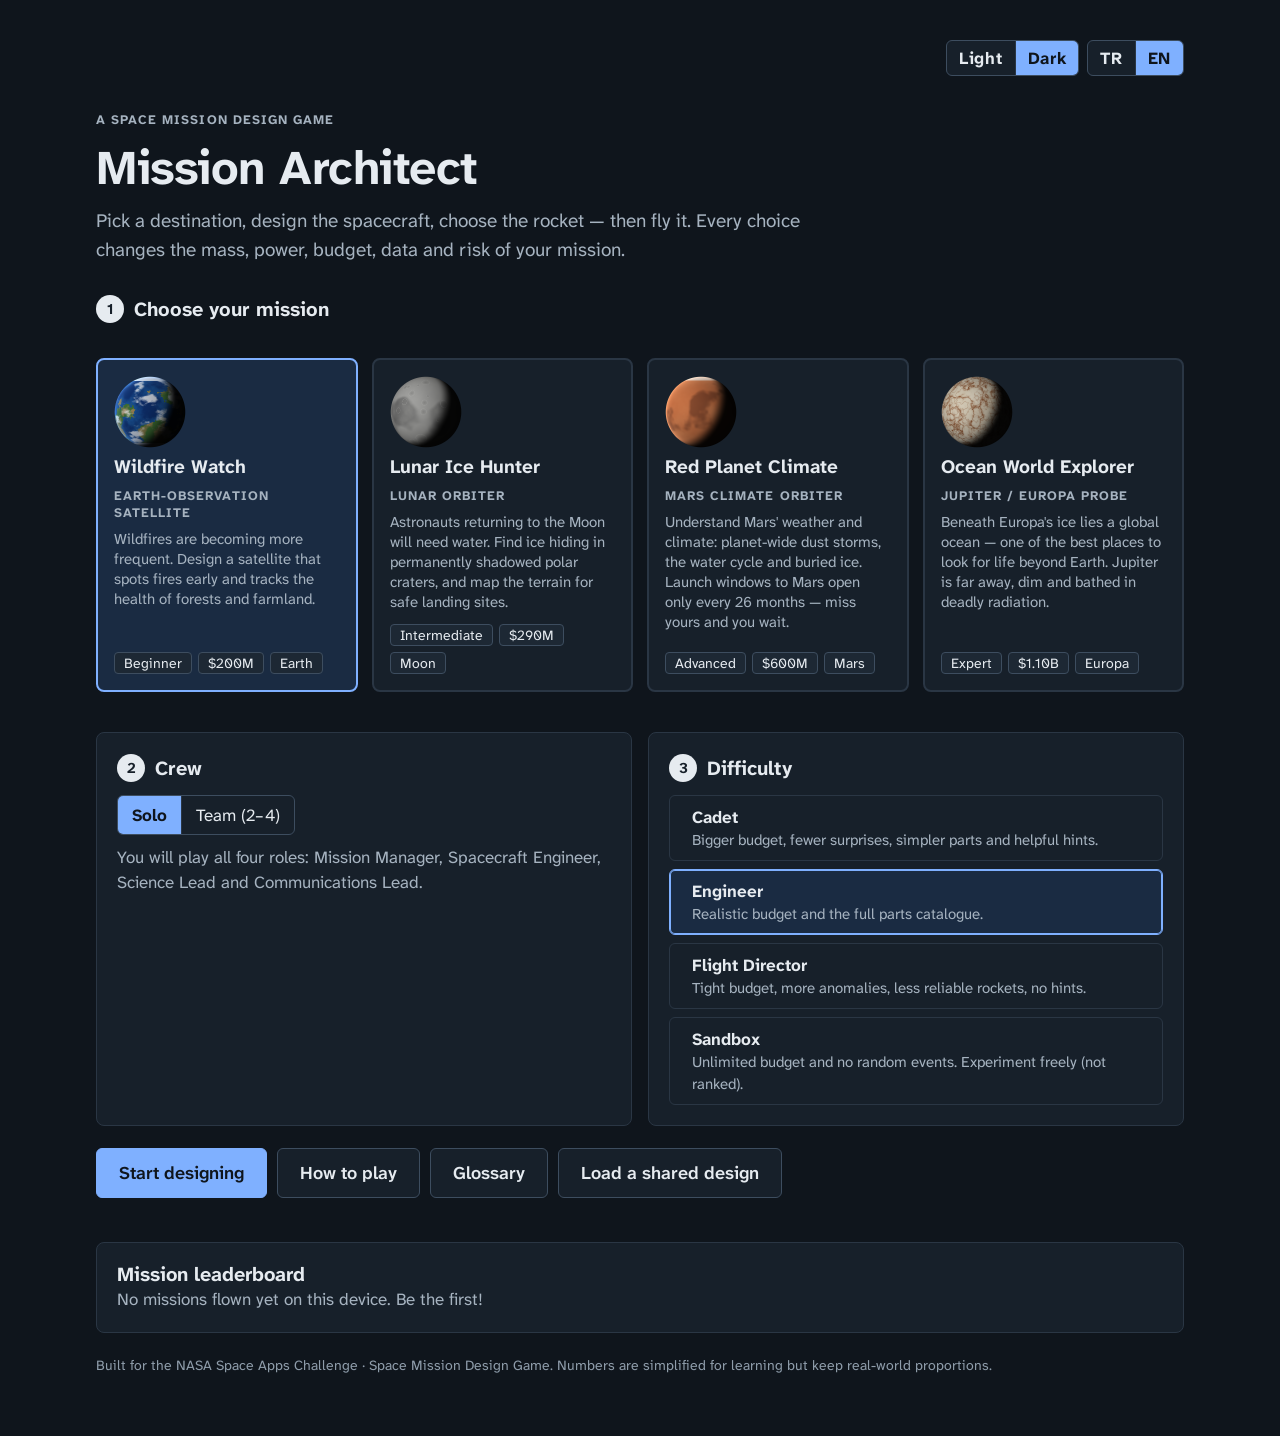
==== mission-game-en/index.html @ 2094e672 "Görev Mimarı: ilk sürüm Uzay görevi tasarım oyunu (NASA Space Apps Challenge 2026). Türkçe ve İngili" ====
<!doctype html>
<html lang="en">
<head>
  <meta charset="utf-8">
  <meta name="viewport" content="width=device-width, initial-scale=1">
  <title>Mission Architect</title>
  <meta name="description" content="Design, launch and fly a complete space mission. Balance budget, mass, power, data and risk.">
  <link rel="preconnect" href="https://fonts.googleapis.com">
  <link href="https://fonts.googleapis.com/css2?family=Atkinson+Hyperlegible+Next:wght@400;600;700&display=swap" rel="stylesheet">
  <link rel="stylesheet" href="css/style.css">
  <link rel="icon" href="data:image/svg+xml,<svg xmlns='http://www.w3.org/2000/svg' viewBox='0 0 100 100'><text y='.9em' font-size='90'>🛰️</text></svg>">
</head>
<body>
  <canvas id="stars" aria-hidden="true"></canvas>
  <div id="app"></div>
  <div id="modal-root"></div>
  <div id="toast" role="status" aria-live="polite"></div>

  <script src="js/icons.js"></script>
  <script src="js/data.js"></script>
  <script src="js/model.js"></script>
  <script src="js/sim.js"></script>
  <script src="js/viz.js"></script>
  <script src="js/ui.js"></script>
</body>
</html>
---- mission-game-en/css/style.css ----
/* Görev Mimarı — sade, okunaklı, her yaşa uygun.
   Düzen: üstte adım çubuğu, solda içerik, sağda sabit "kaynaklar" paneli.
   Açık tema varsayılan (sınıfta yansıtmaya uygun), sistem koyu ise koyu tema. */
:root {
  --bg: #eef1f4;
  --surface: #ffffff;
  --surface2: #f5f7f9;
  --ink: #16202b;
  --muted: #4f5d6b;
  --dim: #66727f;
  --line: #d8dee5;
  --line2: #b6c0cb;
  --accent: #1d5fbf;
  --accent-ink: #ffffff;
  --sel-bg: #e7effa;
  --cta: #c2410c;
  --cta-ink: #ffffff;
  --good: #1b7f3b;
  --warn: #9a5800;
  --bad: #c22b2b;
  --good-bg: #e6f4ea;
  --warn-bg: #fdf1e1;
  --bad-bg: #fbe9e9;
  --role-mm: #9a5800;
  --role-se: #1d5fbf;
  --role-sl: #6b3fb3;
  --role-cl: #1b7f3b;
  --space: #0b1118;
  --seg-launch: #4b5563;
  --seg-cruise: #1d4f91;
  --seg-arrive: #8a3b12;
  --seg-ops: #1b6b3a;
  --radius: 8px;
  --sans: 'Atkinson Hyperlegible Next', 'Atkinson Hyperlegible', 'Segoe UI', system-ui, -apple-system, sans-serif;
  --mono: 'Atkinson Hyperlegible Next', 'Segoe UI', system-ui, sans-serif; /* rakamlar tabular-nums ile hizalanır */
  color-scheme: light;
}
@media (prefers-color-scheme: dark) {
  :root:not([data-theme="light"]) {
    --bg: #0f151c; --surface: #17202a; --surface2: #1d2834; --ink: #e6ebf0; --muted: #a6b3c0; --dim: #8f9dab;
    --line: #2a3644; --line2: #3d4d5f; --accent: #7fb0ff; --accent-ink: #0f151c; --sel-bg: #1a2b42;
    --cta: #ff8a4c; --cta-ink: #1a0d05; --good: #62cf8f; --warn: #f0b450; --bad: #ff7f7f;
    --good-bg: #15291e; --warn-bg: #2c2312; --bad-bg: #2e1718;
    --role-mm: #f0b450; --role-se: #7fb0ff; --role-sl: #c3a2ff; --role-cl: #62cf8f;
    color-scheme: dark;
  }
}
:root[data-theme="dark"] {
  --bg: #0f151c; --surface: #17202a; --surface2: #1d2834; --ink: #e6ebf0; --muted: #a6b3c0; --dim: #8f9dab;
  --line: #2a3644; --line2: #3d4d5f; --accent: #7fb0ff; --accent-ink: #0f151c; --sel-bg: #1a2b42;
  --cta: #ff8a4c; --cta-ink: #1a0d05; --good: #62cf8f; --warn: #f0b450; --bad: #ff7f7f;
  --good-bg: #15291e; --warn-bg: #2c2312; --bad-bg: #2e1718;
  --role-mm: #f0b450; --role-se: #7fb0ff; --role-sl: #c3a2ff; --role-cl: #62cf8f;
  color-scheme: dark;
}

* { box-sizing: border-box; }
html, body { margin: 0; min-height: 100%; }
body { background: var(--bg); color: var(--ink); font-family: var(--sans); font-size: 17px; line-height: 1.5; overflow-x: hidden; }
#stars { display: none; }
#app { min-height: 100vh; }
button { font-family: inherit; font-size: inherit; color: inherit; cursor: pointer; }
button:disabled { cursor: not-allowed; opacity: .5; }
a { color: var(--accent); }
h1, h2, h3, h4 { margin: 0; font-weight: 700; line-height: 1.2; text-wrap: balance; }
p { margin: 0; }
.mono { font-family: var(--mono); font-variant-numeric: tabular-nums; }
.muted { color: var(--muted); }
.dim { color: var(--dim); }
.good { color: var(--good); } .warn { color: var(--warn); } .bad { color: var(--bad); }
.row { display: flex; gap: 10px; align-items: center; }
.wrap { flex-wrap: wrap; }
.grow { flex: 1; min-width: 0; }
.sp { justify-content: space-between; }

/* ---------- düğmeler ---------- */
.btn {
  border: 1px solid var(--line2); background: var(--surface); border-radius: 6px; color: var(--ink);
  padding: 9px 16px; font-weight: 600; display: inline-flex; gap: 8px; align-items: center; min-height: 40px;
  transition: background-color .15s, border-color .15s;
}
.btn:hover:not(:disabled) { border-color: var(--accent); background: var(--sel-bg); }
.btn.primary { background: var(--accent); border-color: var(--accent); color: var(--accent-ink); }
.btn.primary:hover:not(:disabled) { background: var(--accent); filter: brightness(1.08); }
.btn.go { background: var(--cta); border-color: var(--cta); color: var(--cta-ink); }
.btn.go:hover:not(:disabled) { background: var(--cta); filter: brightness(1.08); }
.btn.big { padding: 12px 22px; font-size: 18px; min-height: 48px; }
.btn.small { padding: 5px 12px; font-size: 15px; min-height: 34px; }
.btn.ghost { background: transparent; border-color: transparent; }
.btn.ghost:hover:not(:disabled) { border-color: var(--line2); background: var(--surface2); }

.panel { background: var(--surface); border: 1px solid var(--line); border-radius: var(--radius); }
.pad { padding: 20px; }
.chip { display: inline-flex; align-items: center; gap: 5px; padding: 1px 9px; border-radius: 4px; font-size: 14px; border: 1px solid var(--line2); background: var(--surface2); white-space: nowrap; }
.chip.primary { border-color: var(--warn); color: var(--warn); background: var(--warn-bg); }
.tag { font-size: 13px; text-transform: uppercase; letter-spacing: .08em; color: var(--muted); font-weight: 700; }

/* ---------- başlangıç ---------- */
.title-wrap { max-width: 1120px; margin: 0 auto; padding-block: 40px 60px; padding-left: max(16px, env(safe-area-inset-left, 0px)); padding-right: max(16px, env(safe-area-inset-right, 0px)); display: grid; gap: 22px; }
.hero { padding: 12px 0 8px; max-width: 720px; display: grid; gap: 10px; }
.hero h1 { font-size: clamp(34px, 5vw, 48px); letter-spacing: -.01em; }
.hero p { color: var(--muted); font-size: 19px; }
.setup-grid { display: grid; grid-template-columns: 1fr 1fr; gap: 16px; }
.setup-grid > .panel { padding: 20px; }
.section-title { display: flex; align-items: center; gap: 10px; font-size: 20px; font-weight: 700; margin-bottom: 12px; }
.section-title .n { width: 28px; height: 28px; border-radius: 50%; display: grid; place-items: center; background: var(--ink); color: var(--surface); font-size: 15px; }
.scen-grid { display: grid; grid-template-columns: repeat(4, 1fr); gap: 14px; }
.scen { text-align: left; border: 2px solid var(--line); background: var(--surface); border-radius: var(--radius); padding: 16px; display: flex; flex-direction: column; gap: 8px; }
.scen:hover { border-color: var(--line2); }
.scen.sel { border-color: var(--accent); background: var(--sel-bg); }
.scen .icon { width: 72px; height: 72px; }
.scen .icon img { width: 72px; height: 72px; display: block; }
.scen h3 { font-size: 19px; }
.scen p { color: var(--muted); font-size: 15px; }
.scen .meta { display: flex; gap: 6px; flex-wrap: wrap; margin-top: auto; padding-top: 4px; }
.choice-list { display: grid; gap: 8px; }
.choice { border: 1px solid var(--line); background: var(--surface); border-radius: 6px; padding: 10px 12px; text-align: left; display: flex; gap: 10px; align-items: flex-start; }
.choice:hover { border-color: var(--line2); }
.choice.sel { border-color: var(--accent); background: var(--sel-bg); box-shadow: inset 0 0 0 1px var(--accent); }
.choice b { display: block; }
.choice small { color: var(--muted); font-size: 15px; }
.seg { display: inline-flex; border: 1px solid var(--line2); border-radius: 6px; overflow: hidden; background: var(--surface); }
.seg button { background: transparent; border: 0; padding: 7px 14px; min-height: 38px; border-right: 1px solid var(--line); color: var(--ink); }
.seg button:last-child { border-right: 0; }
.seg button.sel { background: var(--accent); color: var(--accent-ink); font-weight: 700; }
.players { display: grid; gap: 8px; margin-top: 12px; }
.player-row { display: flex; gap: 10px; align-items: center; flex-wrap: wrap; }
.player-row input { flex: 1; min-width: 140px; background: var(--surface); border: 1px solid var(--line2); border-radius: 6px; padding: 8px 10px; color: var(--ink); font: inherit; }
.role-chips { display: flex; gap: 4px; flex-wrap: wrap; }
.start-bar { display: flex; gap: 10px; flex-wrap: wrap; }
.lb table { width: 100%; border-collapse: collapse; font-size: 15px; }
.lb td, .lb th { padding: 7px 8px; border-bottom: 1px solid var(--line); text-align: left; }
.lb th { color: var(--muted); font-weight: 700; font-size: 13px; text-transform: uppercase; letter-spacing: .06em; }
.footer { color: var(--dim); font-size: 14px; }

/* tema ve dil seçimi */
.prefs { display: flex; gap: 8px; flex-wrap: wrap; }
.lang-seg button, .theme-seg button { padding: 5px 12px; min-height: 34px; font-weight: 700; letter-spacing: .04em; }

/* ---------- tasarım ekranı ---------- */
.topbar {
  position: sticky; top: env(safe-area-inset-top, 0px); z-index: 20; display: flex; align-items: center; gap: 12px;
  padding-block: 8px; padding-left: max(16px, env(safe-area-inset-left, 0px)); padding-right: max(16px, env(safe-area-inset-right, 0px));
  background: var(--surface); border-bottom: 1px solid var(--line);
}
.topbar .brand { font-weight: 700; white-space: nowrap; }
.topbar .mission-name { color: var(--muted); white-space: nowrap; overflow: hidden; text-overflow: ellipsis; }
.steps {
  display: flex; gap: 2px; overflow-x: auto; background: var(--surface); border-bottom: 1px solid var(--line);
  position: sticky; top: calc(env(safe-area-inset-top, 0px) + 57px); z-index: 19;
  padding-left: max(16px, env(safe-area-inset-left, 0px)); padding-right: max(16px, env(safe-area-inset-right, 0px));
}
.step { display: flex; align-items: center; gap: 8px; padding: 12px 12px 10px; border: 0; border-bottom: 3px solid transparent; background: transparent; white-space: nowrap; color: var(--muted); font-weight: 600; }
.step:hover { color: var(--ink); }
.step.sel { color: var(--ink); border-bottom-color: var(--accent); }
.step .dot { width: 9px; height: 9px; border-radius: 50%; background: var(--line2); flex-shrink: 0; }
.step .dot.ok { background: var(--good); }
.step .dot.warn { background: var(--warn); transform: rotate(45deg); border-radius: 1px; }
.step .dot.err { background: var(--bad); border-radius: 1px; }
.design { display: grid; grid-template-columns: minmax(0, 1fr) 360px; gap: 20px; max-width: 1440px; margin: 0 auto; padding-block: 20px 40px; padding-left: max(16px, env(safe-area-inset-left, 0px)); padding-right: max(16px, env(safe-area-inset-right, 0px)); }
.main-col { min-width: 0; display: grid; gap: 18px; align-content: start; }
.side-col { display: grid; gap: 14px; align-content: start; position: sticky; top: 124px; max-height: calc(100vh - 136px); overflow-y: auto; padding-bottom: 8px; scrollbar-width: thin; }
.step-head { display: flex; gap: 14px; align-items: flex-start; justify-content: space-between; flex-wrap: wrap; }
.step-head h2 { font-size: 28px; }
.owner { display: inline-flex; align-items: center; gap: 6px; padding: 3px 10px; border-radius: 999px; font-size: 14px; font-weight: 700; border: 1.5px solid; background: var(--surface); }
.learn { border: 1px solid var(--line); border-left: 4px solid var(--accent); background: var(--surface); padding: 12px 16px; border-radius: 6px; font-size: 16px; max-width: 75ch; }
.learn summary { cursor: pointer; font-weight: 700; color: var(--accent); }
.group { display: grid; gap: 10px; }
.group h3 { font-size: 18px; }
.cards { display: grid; grid-template-columns: repeat(auto-fill, minmax(240px, 1fr)); gap: 10px; }
.card { text-align: left; border: 1px solid var(--line); background: var(--surface); border-radius: var(--radius); padding: 13px 14px; display: flex; flex-direction: column; gap: 6px; position: relative; }
.card:hover:not(:disabled) { border-color: var(--line2); }
.card.sel { border-color: var(--accent); background: var(--sel-bg); box-shadow: inset 0 0 0 1px var(--accent); }
.card .name { font-weight: 700; padding-right: 26px; }
.card .desc { color: var(--muted); font-size: 15px; }
.stats { display: flex; gap: 4px 12px; flex-wrap: wrap; margin-top: auto; padding-top: 4px; }
.stat { font-family: var(--mono); font-size: 14px; color: var(--muted); white-space: nowrap; font-variant-numeric: tabular-nums; }
.stat.bad { color: var(--bad); font-weight: 600; } .stat.good { color: var(--good); font-weight: 600; }
.card .check { position: absolute; top: 12px; right: 12px; width: 20px; height: 20px; border-radius: 50%; border: 1.5px solid var(--line2); display: grid; place-items: center; font-size: 12px; background: var(--surface); }
.card.sel .check { background: var(--accent); border-color: var(--accent); color: var(--accent-ink); }
.badge-adv { font-size: 11px; text-transform: uppercase; letter-spacing: .06em; color: var(--muted); border: 1px solid var(--line2); padding: 0 5px; border-radius: 3px; margin-left: 6px; vertical-align: 2px; font-weight: 700; }
.pros { font-size: 14px; display: grid; gap: 2px; }
.inst-list { display: grid; gap: 8px; }
.inst { display: grid; grid-template-columns: 44px minmax(0, 1fr) auto; gap: 14px; align-items: center; padding: 12px 14px; border-radius: var(--radius); border: 1px solid var(--line); background: var(--surface); }
.inst.on { border-color: var(--accent); background: var(--sel-bg); }
.inst .ic { width: 44px; height: 44px; border-radius: 8px; display: grid; place-items: center; background: var(--surface2); border: 1px solid var(--line); }
.inst .use { display: flex; gap: 4px; flex-wrap: wrap; margin-top: 6px; }
.use .chip { font-size: 13px; }
.objbars { display: grid; gap: 10px; }
.objbar .lbl { display: flex; justify-content: space-between; font-size: 15px; gap: 8px; }
.bar { height: 10px; border-radius: 999px; background: var(--surface2); border: 1px solid var(--line); overflow: hidden; position: relative; }
.bar > i { position: absolute; inset: 0 auto 0 0; border-radius: 999px; transition: width .3s; }
.bar .mark { position: absolute; top: 0; bottom: 0; width: 2px; background: var(--ink); opacity: .45; }
.slider-row { display: flex; gap: 14px; align-items: center; flex-wrap: wrap; }
input[type=range] { flex: 1; min-width: 180px; accent-color: var(--accent); }
.toggle { display: inline-flex; align-items: flex-start; gap: 10px; cursor: pointer; }
.toggle input { width: 20px; height: 20px; accent-color: var(--accent); margin-top: 3px; }
table.budget { width: 100%; border-collapse: collapse; font-size: 15px; }
table.budget td { padding: 6px 4px; border-bottom: 1px solid var(--line); }
table.budget td:last-child { text-align: right; font-family: var(--mono); font-variant-numeric: tabular-nums; }
table.budget tr.total td { font-weight: 700; border-bottom: 0; border-top: 2px solid var(--line2); }

/* ---------- kaynak paneli ---------- */
.dash h3 { font-size: 13px; text-transform: uppercase; letter-spacing: .08em; color: var(--muted); margin-bottom: 12px; display: flex; justify-content: space-between; gap: 8px; }
.meter { margin-bottom: 12px; }
.meter:last-child { margin-bottom: 0; }
.meter .top { display: flex; justify-content: space-between; font-size: 15px; margin-bottom: 4px; gap: 8px; }
.meter .val { font-family: var(--mono); font-size: 13px; color: var(--muted); text-align: right; font-variant-numeric: tabular-nums; }
.meter .st { font-size: 13px; margin-left: 6px; font-weight: 700; }
.meter .st.ok { color: var(--good); } .meter .st.warn { color: var(--warn); } .meter .st.bad { color: var(--bad); }
.craft-view { display: grid; place-items: center; background: var(--space); border-radius: 6px; min-height: 180px; padding: 6px; }
.craft-view svg { width: 100%; height: auto; max-height: 230px; }
.issues { display: grid; gap: 6px; }
.issue { display: grid; grid-template-columns: 20px 1fr; gap: 8px; font-size: 15px; padding: 8px 10px; border-radius: 6px; background: var(--surface2); border-left: 4px solid var(--line2); }
.issue.error { border-left-color: var(--bad); background: var(--bad-bg); }
.issue.warn { border-left-color: var(--warn); background: var(--warn-bg); }
.issue.good { border-left-color: var(--good); background: var(--good-bg); }
.issue .why { color: var(--muted); font-size: 14px; margin-top: 2px; }
.goal { display: flex; gap: 10px; align-items: center; padding: 10px 12px; border-radius: 6px; border: 1px solid var(--line); background: var(--surface); }
.goal .ri { width: 10px; height: 10px; border-radius: 50%; background: currentColor; flex-shrink: 0; }
.approve-grid { display: grid; grid-template-columns: repeat(auto-fill, minmax(220px, 1fr)); gap: 10px; }
.approve { padding: 12px; border-radius: var(--radius); border: 1px solid var(--line); background: var(--surface); display: grid; gap: 8px; }
.approve.ok { border-color: var(--good); background: var(--good-bg); }
.nav-bottom { display: flex; justify-content: space-between; gap: 10px; }

/* ---------- uçuş ---------- */
.sim { display: grid; grid-template-columns: minmax(0, 1fr) 340px; gap: 18px; max-width: 1440px; margin: 0 auto; padding-block: 18px 40px; padding-left: max(16px, env(safe-area-inset-left, 0px)); padding-right: max(16px, env(safe-area-inset-right, 0px)); }
.viz-wrap { position: relative; border-radius: var(--radius); overflow: hidden; background: var(--space); aspect-ratio: 16 / 10; max-width: 100%; }
.viz-wrap canvas { width: 100%; height: 100%; display: block; }
.viz-hud { position: absolute; left: 14px; top: 12px; right: 14px; display: flex; justify-content: space-between; gap: 10px; pointer-events: none; color: #eef2f6; }
.viz-hud .ph { font-size: 20px; font-weight: 700; background: rgba(11, 17, 24, .7); padding: 2px 10px; border-radius: 4px; }
.viz-hud .clock { font-family: var(--mono); font-size: 14px; text-align: right; background: rgba(11, 17, 24, .7); padding: 2px 10px; border-radius: 4px; }
.timeline { display: flex; height: 28px; border-radius: 6px; overflow: hidden; position: relative; font-size: 13px; font-weight: 600; }
.timeline > div { display: grid; place-items: center; color: #fff; white-space: nowrap; overflow: hidden; border-right: 1px solid rgba(0, 0, 0, .25); }
.timeline .cursor { position: absolute; top: 0; bottom: 0; width: 3px; background: var(--cta); transition: left .3s; }
.controls { display: flex; gap: 8px; align-items: center; flex-wrap: wrap; }
.log { max-height: 280px; overflow-y: auto; display: grid; gap: 4px; font-size: 15px; scrollbar-width: thin; }
.log div { padding: 6px 10px; border-radius: 4px; background: var(--surface2); border-left: 4px solid var(--line2); }
.log .good { border-left-color: var(--good); color: var(--ink); }
.log .bad { border-left-color: var(--bad); color: var(--ink); background: var(--bad-bg); }
.log .warn { border-left-color: var(--warn); color: var(--ink); }
.log .event { border-left-color: var(--accent); color: var(--ink); }
.log .t { font-family: var(--mono); color: var(--dim); font-size: 13px; margin-right: 8px; }
.kv { display: grid; grid-template-columns: 1fr auto; gap: 6px 12px; font-size: 15px; }
.kv span:nth-child(even) { font-family: var(--mono); text-align: right; font-variant-numeric: tabular-nums; }
.spark { width: 100%; height: 60px; display: block; }

/* ---------- pencereler ---------- */
.modal-bg { position: fixed; inset: 0; background: rgba(10, 15, 22, .6); z-index: 100; display: grid; place-items: center; padding: 16px; }
.modal { max-width: 600px; width: 100%; max-height: 90vh; overflow-y: auto; padding: 24px; border-radius: 10px; background: var(--surface); color: var(--ink); border: 1px solid var(--line2); box-shadow: 0 20px 50px rgba(0, 0, 0, .3); display: grid; gap: 10px; }
.modal h2 { font-size: 24px; }
.modal .decider { display: inline-flex; gap: 8px; align-items: center; padding: 5px 12px; border-radius: 6px; font-size: 15px; font-weight: 600; justify-self: start; }
.opt-btn { display: block; width: 100%; text-align: left; padding: 12px 15px; border-radius: 8px; border: 1px solid var(--line2); background: var(--surface); color: var(--ink); }
.opt-btn:hover:not(:disabled) { border-color: var(--accent); background: var(--sel-bg); }
.opt-btn b { display: block; font-size: 17px; }
.opt-btn small { color: var(--muted); font-size: 15px; }
#toast { position: fixed; bottom: calc(20px + env(safe-area-inset-bottom, 0px)); left: 50%; transform: translateX(-50%) translateY(120px); background: var(--ink); color: var(--surface); padding: 10px 18px; border-radius: 6px; z-index: 200; transition: transform .25s, opacity .25s; opacity: 0; }
#toast.show { transform: translateX(-50%); opacity: 1; }

/* ---------- rapor ---------- */
.report { max-width: 1080px; margin: 0 auto; padding-block: 24px 60px; padding-left: max(16px, env(safe-area-inset-left, 0px)); padding-right: max(16px, env(safe-area-inset-right, 0px)); display: grid; gap: 18px; }
.report-hero { display: grid; grid-template-columns: auto minmax(0, 1fr) auto; gap: 24px; align-items: center; padding: 24px; }
.grade { width: 96px; height: 96px; border-radius: 12px; display: grid; place-items: center; font-size: 56px; font-weight: 700; border: 3px solid; }
.grade.S, .grade.A { color: var(--good); background: var(--good-bg); }
.grade.B { color: var(--accent); background: var(--sel-bg); }
.grade.C { color: var(--warn); background: var(--warn-bg); }
.grade.D, .grade.F { color: var(--bad); background: var(--bad-bg); }
.score-big { font-size: 48px; font-weight: 700; font-family: var(--mono); text-align: right; line-height: 1; }
.breakdown { display: grid; grid-template-columns: repeat(5, 1fr); gap: 10px; }
.bd { padding: 14px; border-radius: var(--radius); background: var(--surface); border: 1px solid var(--line); }
.bd .v { font-size: 26px; font-weight: 700; font-family: var(--mono); }
.bd .l { font-size: 14px; color: var(--muted); }
.two { display: grid; grid-template-columns: 1fr 1fr; gap: 18px; }
.lesson { padding: 12px 14px; border-radius: 6px; background: var(--surface2); border-left: 4px solid var(--line2); }
.lesson b { display: block; margin-bottom: 3px; }
.lesson.bad { border-left-color: var(--bad); } .lesson.warn { border-left-color: var(--warn); } .lesson.good { border-left-color: var(--good); } .lesson.info { border-left-color: var(--accent); }
.lesson p { color: var(--ink); font-size: 16px; max-width: 75ch; }
.cmp td.up { color: var(--good); } .cmp td.down { color: var(--bad); }

/* ---------- diğer ---------- */
.help-steps { display: grid; grid-template-columns: repeat(2, 1fr); gap: 10px; }
.help-steps div { padding: 12px; border-radius: 6px; background: var(--surface2); border: 1px solid var(--line); font-size: 15px; }
.gloss dt { font-weight: 700; margin-top: 10px; color: var(--accent); }
.gloss dd { margin: 2px 0 0; font-size: 16px; }
textarea.code { width: 100%; min-height: 90px; background: var(--surface2); border: 1px solid var(--line2); color: var(--ink); border-radius: 6px; padding: 10px; font-family: var(--mono); font-size: 13px; word-break: break-all; }

/* ---------- simgeler ---------- */
.svg-ic { width: 1.1em; height: 1.1em; vertical-align: -0.18em; display: inline-block; flex-shrink: 0; }
.svg-ic.c-good { color: var(--good); } .svg-ic.c-bad { color: var(--bad); } .svg-ic.c-warn { color: var(--warn); }
.svg-ic.c-gold { color: var(--warn); } .svg-ic.c-fire { color: var(--cta); } .svg-ic.c-ice { color: var(--accent); }
.inst .ic .svg-ic { width: 26px; height: 26px; color: var(--accent); }

/* ---------- erişilebilirlik ---------- */
.sr-only { position: absolute; width: 1px; height: 1px; padding: 0; margin: -1px; overflow: hidden; clip: rect(0 0 0 0); white-space: nowrap; border: 0; }
:focus { outline: none; }
:focus-visible { outline: 3px solid var(--accent); outline-offset: 2px; border-radius: 4px; }
input:focus-visible, textarea:focus-visible { outline-offset: 1px; }
@media (pointer: coarse) {
  .btn, .seg button, .step, .opt-btn { min-height: 44px; }
  .btn.small { min-height: 40px; }
  .toggle input { width: 24px; height: 24px; }
}
@media (prefers-reduced-motion: reduce) {
  *, *::before, *::after { animation-duration: .001ms !important; transition-duration: .001ms !important; scroll-behavior: auto !important; }
}

/* ---------- dar ekran ---------- */
@media (max-width: 1100px) {
  .design, .sim { grid-template-columns: 1fr; }
  .side-col { position: static; max-height: none; }
  .scen-grid { grid-template-columns: repeat(2, 1fr); }
  .breakdown { grid-template-columns: repeat(3, 1fr); }
}
@media (max-width: 720px) {
  body { font-size: 16px; }
  .setup-grid, .two, .help-steps { grid-template-columns: 1fr; }
  .scen-grid { grid-template-columns: 1fr; }
  .scen { flex-direction: row; flex-wrap: wrap; }
  .scen .icon, .scen .icon img { width: 56px; height: 56px; }
  .scen > div:not(.icon), .scen h3, .scen p, .scen .tag, .scen .meta { flex-basis: 100%; }
  .topbar { flex-wrap: wrap; gap: 6px; }
  .topbar .brand { flex: 1 0 100%; }
  .topbar .mission-name { display: none; }
  .topbar .btn { white-space: nowrap; padding: 6px 10px; }
  .steps { position: static; }
  .report-hero { grid-template-columns: 1fr; text-align: center; justify-items: center; }
  .score-big { text-align: center; }
  .breakdown { grid-template-columns: repeat(2, 1fr); }
  .inst { grid-template-columns: 44px minmax(0, 1fr); align-items: start; }
  .inst .seg { grid-column: 1 / -1; justify-self: start; }
  .step-head h2 { font-size: 24px; }
}
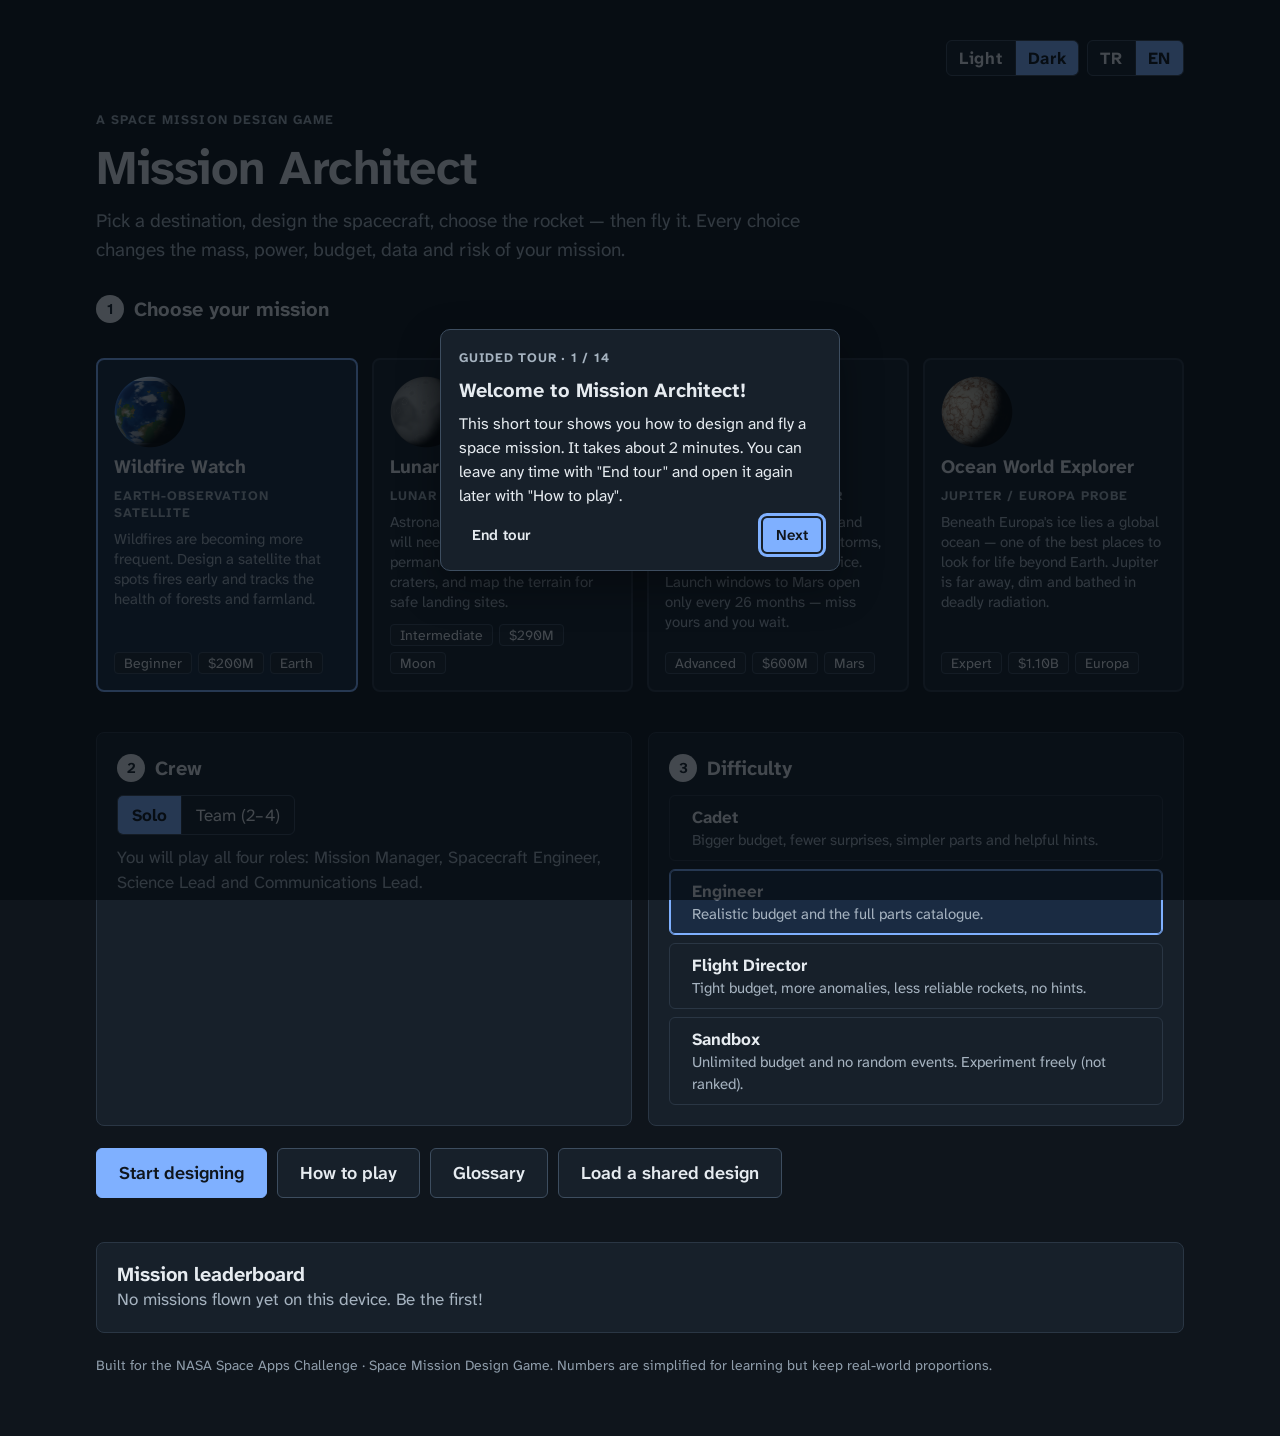
==== commit 80662644: "Rehberli tur: ana, uçuş ve rapor turları (TR/EN) - İlk ziyarette kendiliğinden açılan 14 adımlık ana" ====
--- a/mission-game-en/index.html
+++ b/mission-game-en/index.html
@@ -22,5 +22,6 @@
   <script src="js/sim.js"></script>
   <script src="js/viz.js"></script>
   <script src="js/ui.js"></script>
+  <script src="js/tour.js"></script>
 </body>
 </html>
--- a/mission-game-en/css/style.css
+++ b/mission-game-en/css/style.css
@@ -330,3 +330,14 @@
   .inst .seg { grid-column: 1 / -1; justify-self: start; }
   .step-head h2 { font-size: 24px; }
 }
+
+/* ---------- rehberli tur ---------- */
+.tour-catch { position: fixed; inset: 0; z-index: 300; }
+.tour-catch.dim { background: rgba(5, 10, 16, .72); }
+.tour-spot { position: fixed; z-index: 301; border-radius: 8px; box-shadow: 0 0 0 9999px rgba(5, 10, 16, .72); outline: 3px solid var(--cta); outline-offset: 0; pointer-events: none; transition: top .25s, left .25s, width .25s, height .25s; }
+.tour-card { position: fixed; z-index: 302; width: min(400px, calc(100vw - 32px)); background: var(--surface); color: var(--ink); border: 1px solid var(--line2); border-radius: 10px; padding: 18px; box-shadow: 0 16px 40px rgba(0, 0, 0, .35); display: grid; gap: 10px; }
+.tour-card h3 { font-size: 20px; }
+.tour-card p { font-size: 16px; }
+.tour-prog { font-size: 13px; color: var(--muted); font-weight: 700; text-transform: uppercase; letter-spacing: .06em; }
+.tour-btns { display: flex; gap: 8px; align-items: center; flex-wrap: wrap; }
+@media (prefers-reduced-motion: reduce) { .tour-spot { transition: none; } }
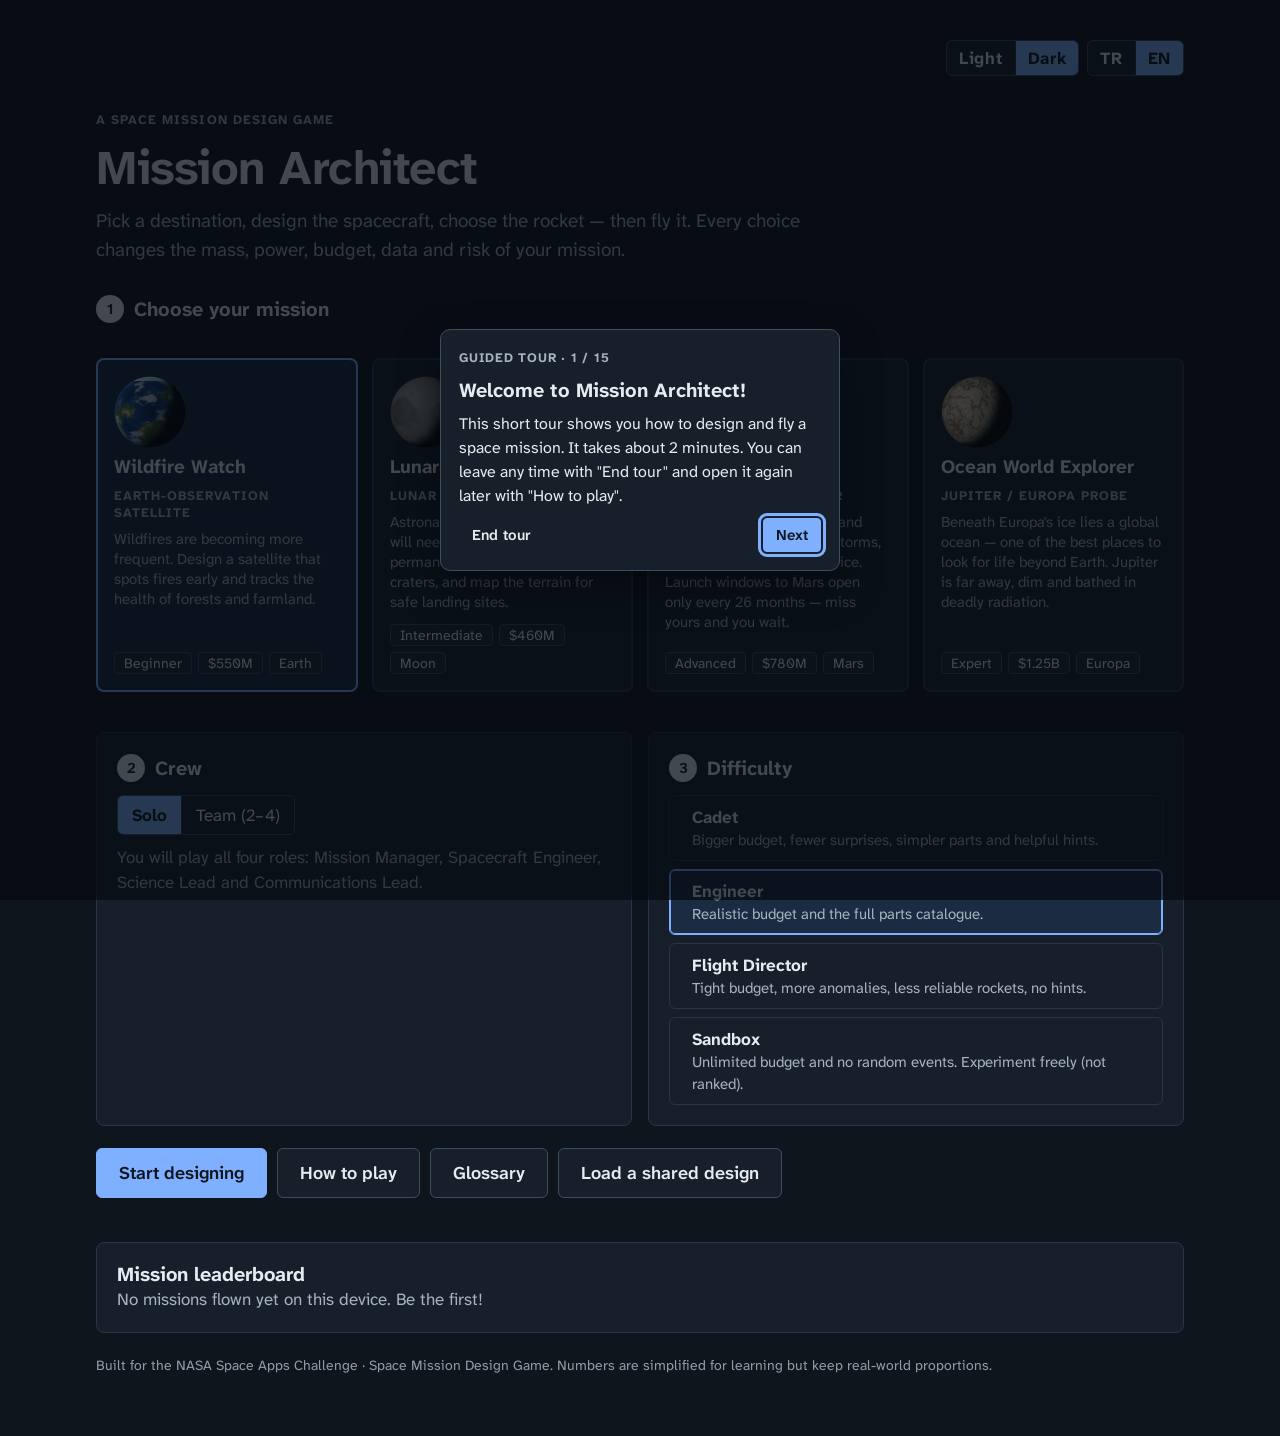
==== commit 516d41fb: "Tek ekran atölye: 4 adım, azaltılmış seçenekler, animasyonlar Co-Authored-By: Claude Opus 5.5 <norep" ====
--- a/mission-game-en/index.html
+++ b/mission-game-en/index.html
@@ -22,6 +22,8 @@
   <script src="js/sim.js"></script>
   <script src="js/viz.js"></script>
   <script src="js/ui.js"></script>
+  <script src="js/workshop.js"></script>
   <script src="js/tour.js"></script>
+  <script src="js/online.js"></script>
 </body>
 </html>
--- a/mission-game-en/css/style.css
+++ b/mission-game-en/css/style.css
@@ -341,3 +341,131 @@
 .tour-prog { font-size: 13px; color: var(--muted); font-weight: 700; text-transform: uppercase; letter-spacing: .06em; }
 .tour-btns { display: flex; gap: 8px; align-items: center; flex-wrap: wrap; }
 @media (prefers-reduced-motion: reduce) { .tour-spot { transition: none; } }
+
+/* ---------- çevrimiçi oda ---------- */
+.online-panel { display: grid; gap: 4px; }
+.on-form-grid { display: grid; grid-template-columns: minmax(0, 1fr) auto auto minmax(0, 1fr) auto; gap: 10px; align-items: end; }
+.on-field { display: grid; gap: 4px; font-size: 14px; color: var(--muted); font-weight: 600; min-width: 0; }
+.on-field input, .on-form input { width: 100%; min-width: 0; background: var(--surface); border: 1px solid var(--line2); border-radius: 6px; padding: 9px 10px; color: var(--ink); font: inherit; }
+.on-or { padding-bottom: 10px; }
+.on-err { color: var(--bad); min-height: 1.4em; font-weight: 600; }
+.on-codebox { display: grid; gap: 10px; justify-items: start; }
+.on-code { font-size: clamp(40px, 9vw, 64px); font-weight: 700; letter-spacing: .08em; line-height: 1; font-variant-numeric: tabular-nums; }
+.on-lobby .choice img { width: 36px; height: 36px; flex-shrink: 0; }
+.on-roombtn { white-space: nowrap; }
+.on-note { padding: 10px 14px; border-radius: 6px; border: 1px solid var(--accent); background: var(--sel-bg); font-weight: 600; }
+.view-only .card, .view-only .inst .seg button, .view-only .toggle { cursor: not-allowed; }
+.view-only .card:not(.sel), .view-only .inst:not(.on) { opacity: .75; }
+#on-chat-btn { position: fixed; right: max(16px, env(safe-area-inset-right, 0px)); bottom: calc(16px + env(safe-area-inset-bottom, 0px)); z-index: 90; box-shadow: 0 6px 20px rgba(0, 0, 0, .3); }
+.on-badge { display: inline-grid; place-items: center; min-width: 22px; height: 22px; padding: 0 6px; border-radius: 999px; background: var(--cta); color: var(--cta-ink); font-size: 13px; }
+#on-chat { position: fixed; right: max(16px, env(safe-area-inset-right, 0px)); bottom: calc(70px + env(safe-area-inset-bottom, 0px)); z-index: 91; width: min(360px, calc(100vw - 32px)); height: min(460px, calc(100vh - 120px)); display: grid; grid-template-rows: auto auto 1fr auto; background: var(--surface); border: 1px solid var(--line2); border-radius: 10px; box-shadow: 0 16px 40px rgba(0, 0, 0, .35); overflow: hidden; }
+#on-chat header { display: flex; justify-content: space-between; align-items: center; padding: 8px 8px 8px 14px; border-bottom: 1px solid var(--line); }
+.on-safety { margin: 0; padding: 8px 14px; font-size: 13px; color: var(--muted); background: var(--surface2); }
+.on-msgs { overflow-y: auto; padding: 10px 14px; display: grid; gap: 8px; align-content: start; }
+.on-msg { padding: 6px 10px; border-radius: 8px; background: var(--surface2); max-width: 90%; }
+.on-msg.mine { justify-self: end; background: var(--sel-bg); }
+.on-msg-head { display: flex; gap: 8px; align-items: baseline; justify-content: space-between; font-size: 13px; }
+.on-msg-text { font-size: 15px; overflow-wrap: anywhere; }
+.on-mute { background: none; border: 0; color: var(--muted); font-size: 12px; text-decoration: underline; padding: 0; }
+.on-form { display: flex; gap: 8px; padding: 10px; border-top: 1px solid var(--line); }
+@media (max-width: 720px) {
+  .on-form-grid { grid-template-columns: 1fr; align-items: stretch; }
+  .on-or { padding: 0; text-align: center; }
+  #on-chat { height: min(420px, calc(100vh - 110px)); }
+}
+
+/* =====================================================================
+   ATÖLYE (tek ekran, 4 adım) — workshop.js
+   ===================================================================== */
+.ws { max-width: 1280px; margin: 0 auto; padding-block: 14px 32px; padding-left: max(16px, env(safe-area-inset-left, 0px)); padding-right: max(16px, env(safe-area-inset-right, 0px)); display: grid; gap: 14px; }
+.ws-gauges { display: grid; grid-template-columns: repeat(5, minmax(0, 1fr)); gap: 10px; }
+.gauge { background: var(--surface); border: 1px solid var(--line); border-radius: 10px; padding: 10px 12px 9px; display: grid; gap: 4px; min-width: 0; transition: border-color .3s; }
+.gauge[data-st="warn"] { border-color: var(--warn); }
+.gauge[data-st="bad"] { border-color: var(--bad); }
+.g-top { display: flex; justify-content: space-between; align-items: center; }
+.g-label { font-size: 13px; font-weight: 700; text-transform: uppercase; letter-spacing: .07em; color: var(--muted); }
+.g-nums { display: flex; align-items: baseline; gap: 6px; flex-wrap: wrap; min-width: 0; }
+.g-val { font-size: 21px; font-weight: 700; font-variant-numeric: tabular-nums; white-space: nowrap; }
+.g-cap { font-size: 13px; color: var(--muted); font-variant-numeric: tabular-nums; white-space: nowrap; }
+.g-bar { height: 8px; border-radius: 999px; background: var(--surface2); overflow: hidden; }
+.g-bar i { display: block; height: 100%; width: 2%; border-radius: 999px; background: var(--good); transition: width .6s cubic-bezier(.2, .8, .2, 1), background-color .3s; }
+.gauge[data-st="warn"] .g-bar i { background: var(--warn); }
+.gauge[data-st="bad"] .g-bar i { background: var(--bad); }
+.g-sub { font-size: 12px; color: var(--dim); white-space: nowrap; overflow: hidden; text-overflow: ellipsis; }
+.gauge.shake { animation: ws-shake .45s ease-in-out; }
+
+.ws-stage { position: relative; height: clamp(220px, 36vh, 380px); border-radius: 12px; overflow: hidden; background: var(--space); isolation: isolate; }
+.ws-stars { position: absolute; inset: -40%; z-index: 0; opacity: .8;
+  background-image:
+    radial-gradient(1px 1px at 12% 18%, #ffffffcc 99%, transparent), radial-gradient(1px 1px at 33% 72%, #ffffff99 99%, transparent),
+    radial-gradient(1.5px 1.5px at 58% 34%, #ffffffdd 99%, transparent), radial-gradient(1px 1px at 81% 62%, #ffffff88 99%, transparent),
+    radial-gradient(1px 1px at 69% 11%, #ffffffaa 99%, transparent), radial-gradient(1.5px 1.5px at 24% 48%, #ffffffbb 99%, transparent),
+    radial-gradient(1px 1px at 92% 28%, #ffffff99 99%, transparent), radial-gradient(1px 1px at 47% 88%, #ffffff77 99%, transparent);
+  background-size: 260px 260px; animation: ws-drift 90s linear infinite; }
+.ws-planet { position: absolute; right: -4%; bottom: -34%; width: min(46%, 360px); aspect-ratio: 1; z-index: 1; animation: ws-planet-in 1s cubic-bezier(.2, .8, .2, 1) both; pointer-events: none; }
+.ws-craft { position: absolute; inset: 0; z-index: 2; display: grid; place-items: center; animation: ws-float 5.5s ease-in-out infinite; }
+.ws-craft svg { width: min(86%, 600px); height: auto; max-height: 94%; overflow: visible; }
+.ws-craft .part-new { animation: ws-pop .55s cubic-bezier(.2, 1.5, .4, 1) both; transform-box: fill-box; transform-origin: center; }
+.ws-info { position: absolute; left: 14px; top: 12px; z-index: 3; display: grid; gap: 2px; color: #eef2f6; background: rgba(11, 17, 24, .65); padding: 6px 12px; border-radius: 8px; font-size: 15px; }
+.ws-info span { color: #b9c4cf; font-size: 13px; }
+.ws-flags { position: absolute; right: 12px; top: 12px; z-index: 3; }
+.ws-flag { border: 0; border-radius: 999px; padding: 6px 14px; font-weight: 700; font-size: 14px; background: var(--bad); color: #fff; animation: ws-pop .4s both; }
+
+.ws-tabs { position: relative; display: flex; gap: 4px; border-bottom: 1px solid var(--line); overflow-x: auto; scrollbar-width: none; }
+.ws-tab { flex: 1 0 auto; display: flex; align-items: center; justify-content: center; gap: 10px; padding: 12px 14px; background: none; border: 0; color: var(--muted); font-weight: 700; font-size: 17px; border-radius: 8px 8px 0 0; transition: color .2s, background-color .2s; white-space: nowrap; }
+.ws-tab:hover { color: var(--ink); background: var(--surface2); }
+.ws-tab .num { width: 30px; height: 30px; border-radius: 50%; display: grid; place-items: center; border: 2px solid var(--line2); font-size: 15px; transition: background-color .3s, border-color .3s, color .3s, transform .3s; }
+.ws-tab.sel { color: var(--ink); }
+.ws-tab.sel .num { background: var(--accent); border-color: var(--accent); color: var(--accent-ink); transform: scale(1.08); }
+.ws-tab.ok .num { border-color: var(--good); }
+.ws-tab .mk { font-size: 14px; font-weight: 700; }
+.ws-tab.ok .mk { color: var(--good); } .ws-tab.warn .mk { color: var(--warn); } .ws-tab.err .mk { color: var(--bad); }
+.ws-ind { position: absolute; bottom: -1px; left: 0; height: 3px; width: 0; border-radius: 3px; background: var(--accent); transition: left .35s cubic-bezier(.2, .8, .2, 1), width .35s cubic-bezier(.2, .8, .2, 1); }
+
+.ws-panel { display: grid; gap: 16px; align-content: start; min-width: 0; }
+.ws-panel.ws-enter > * { animation: ws-rise .4s cubic-bezier(.2, .8, .2, 1) both; }
+.ws-panel.ws-enter > *:nth-child(2) { animation-delay: .04s; } .ws-panel.ws-enter > *:nth-child(3) { animation-delay: .08s; }
+.ws-panel.ws-enter > *:nth-child(4) { animation-delay: .12s; } .ws-panel.ws-enter > *:nth-child(5) { animation-delay: .16s; }
+.ws-grid2 { display: grid; grid-template-columns: minmax(0, 1fr) minmax(0, 1fr); gap: 16px; align-items: start; }
+.ws-col { display: grid; gap: 16px; align-content: start; min-width: 0; }
+.ws-cards { display: grid; grid-template-columns: repeat(auto-fill, minmax(230px, 1fr)); gap: 10px; }
+.ws-panel .card { transition: transform .18s cubic-bezier(.2, .8, .2, 1), border-color .2s, background-color .2s, box-shadow .2s; }
+.ws-panel .card:hover:not(:disabled) { transform: translateY(-3px); }
+.ws-panel .card:active:not(:disabled) { transform: translateY(0) scale(.98); }
+.ws-panel .card.sel .check { animation: ws-pop .35s both; }
+.ws-ic { width: 40px; height: 40px; border-radius: 8px; display: grid; place-items: center; background: var(--surface2); border: 1px solid var(--line); }
+.ws-ic .svg-ic { width: 24px; height: 24px; color: var(--accent); }
+.ws-tog { margin-top: 4px; font-weight: 700; font-size: 15px; color: var(--accent); }
+.card.sel .ws-tog { color: var(--good); }
+.ws-objs { list-style: none; margin: 8px 0 0; padding: 0; display: grid; gap: 8px; }
+.ws-objs li { display: grid; grid-template-columns: 22px 1fr; gap: 8px; align-items: start; }
+.ws-small { font-size: 14px; }
+.ws-dur button { padding: 8px 14px; }
+.ws-auto .role-chips { margin-top: 8px; }
+.ws-launchbox { display: grid; gap: 10px; justify-items: start; }
+.ws-launchbox .btn.go:not(:disabled) { animation: ws-ready 2.4s ease-in-out infinite; }
+
+@keyframes ws-float { 50% { transform: translateY(-9px); } }
+@keyframes ws-drift { to { transform: translate(-12%, 8%); } }
+@keyframes ws-pop { from { opacity: 0; transform: scale(.35); } }
+@keyframes ws-rise { from { opacity: 0; transform: translateY(10px); } }
+@keyframes ws-planet-in { from { opacity: 0; transform: translate(10%, 10%); } }
+@keyframes ws-shake { 20% { transform: translateX(-4px); } 40% { transform: translateX(4px); } 60% { transform: translateX(-3px); } 80% { transform: translateX(2px); } }
+@keyframes ws-ready { 50% { transform: scale(1.04); } }
+@media (prefers-reduced-motion: reduce) {
+  .ws-stars, .ws-craft, .ws-planet, .ws-launchbox .btn.go, .ws-craft .part-new, .gauge.shake, .ws-panel.ws-enter > * { animation: none !important; }
+  .ws-ind, .g-bar i { transition: none; }
+}
+@media (max-width: 1000px) {
+  .ws-gauges { grid-template-columns: repeat(3, minmax(0, 1fr)); }
+  .ws-grid2 { grid-template-columns: 1fr; }
+}
+@media (max-width: 720px) {
+  .ws { gap: 10px; }
+  .ws-gauges { display: flex; overflow-x: auto; scroll-snap-type: x mandatory; padding-bottom: 4px; }
+  .ws-gauges .gauge { flex: 0 0 46%; scroll-snap-align: start; }
+  .g-sub { display: none; }
+  .ws-stage { height: 200px; }
+  .ws-tab { flex: 1 0 auto; padding: 10px 8px; font-size: 15px; gap: 6px; }
+  .ws-tab .lbl { max-width: 9ch; overflow: hidden; text-overflow: ellipsis; }
+}
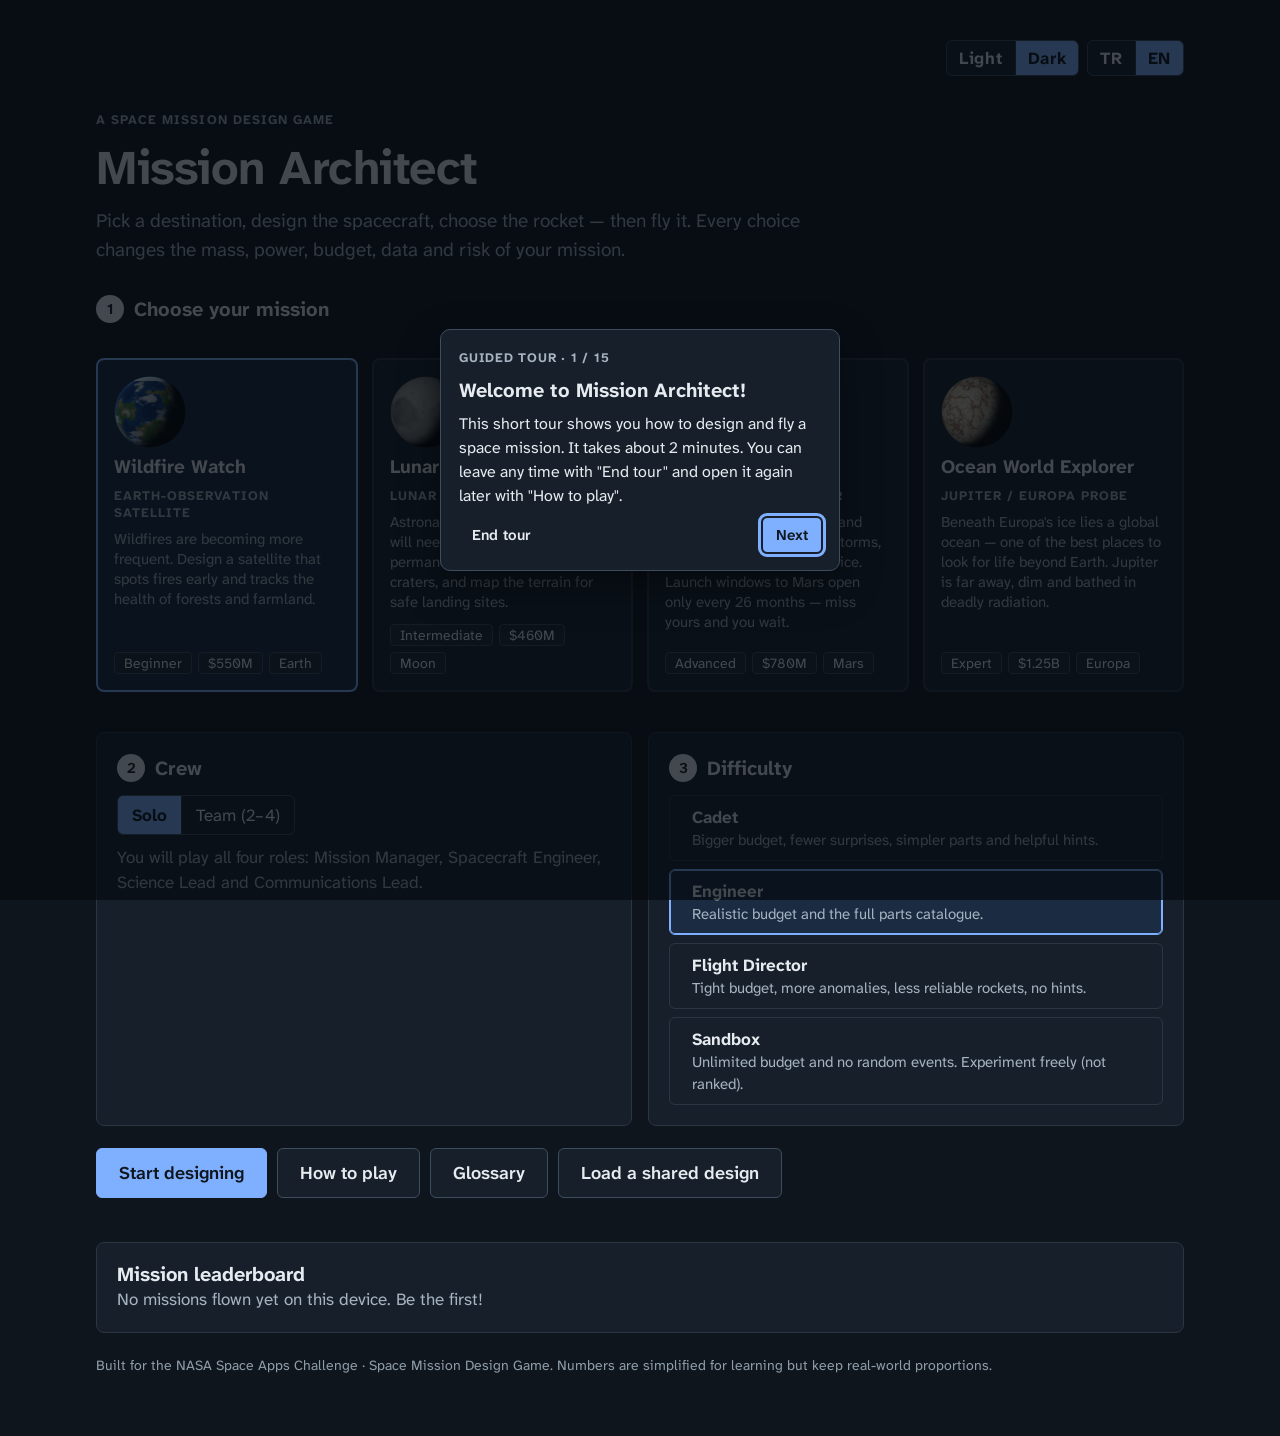
==== commit 57598e34: "Uçuş ekranında 3B yörünge: dönen gezegen ve yörüngedeki araç Co-Authored-By: Claude Opus 5.5 <norepl" ====
--- a/mission-game-en/index.html
+++ b/mission-game-en/index.html
@@ -23,6 +23,8 @@
   <script src="js/viz.js"></script>
   <script src="js/ui.js"></script>
   <script src="js/workshop.js"></script>
+  <script src="js/craft3d.js"></script>
+  <script src="js/flight3d.js"></script>
   <script src="js/tour.js"></script>
   <script src="js/online.js"></script>
 </body>
--- a/mission-game-en/css/style.css
+++ b/mission-game-en/css/style.css
@@ -469,3 +469,40 @@
   .ws-tab { flex: 1 0 auto; padding: 10px 8px; font-size: 15px; gap: 6px; }
   .ws-tab .lbl { max-width: 9ch; overflow: hidden; text-overflow: ellipsis; }
 }
+
+/* Göstergeler yanda (kullanıcı isteği 2026-11-14: değişiklikler kolay görünsün).
+   Geniş ekranda sağda sabit sütun; dar ekranda üst çubuğun altında yapışkan şerit. */
+@media (min-width: 1001px) {
+  .ws { grid-template-columns: minmax(0, 1fr) 250px; align-items: start; column-gap: 18px; }
+  .ws > * { grid-column: 1; }
+  .ws > .ws-gauges { grid-column: 2; grid-row: 1 / span 4; position: sticky; top: calc(env(safe-area-inset-top, 0px) + var(--tb-h, 57px) + 12px); grid-template-columns: 1fr; gap: 8px; max-height: calc(100vh - var(--tb-h, 57px) - 28px); overflow-y: auto; }
+}
+@media (max-width: 1000px) {
+  .ws-gauges, .ws-gauges .gauge { min-width: 0; }
+  .ws > .ws-gauges { position: sticky; top: calc(env(safe-area-inset-top, 0px) + var(--tb-h, 57px)); z-index: 15; display: grid; grid-template-columns: repeat(5, minmax(0, 1fr)); gap: 6px; overflow: visible; margin-inline: -16px; padding: 8px 16px; background: var(--bg); border-bottom: 1px solid var(--line); }
+  .ws-gauges .gauge { padding: 6px 8px; gap: 3px; flex: none; }
+  .ws-gauges .g-label { font-size: 11px; letter-spacing: .04em; white-space: nowrap; overflow: hidden; text-overflow: ellipsis; }
+  .ws-gauges .g-val { font-size: 16px; }
+  .ws-gauges .g-cap { font-size: 11px; }
+  .ws-gauges .g-sub { display: none; }
+  .ws-gauges .g-bar { height: 6px; }
+}
+@media (max-width: 720px) {
+  .ws-gauges .g-cap { display: none; }
+  .ws-gauges .g-val { font-size: 14px; }
+  .ws-gauges .gauge { padding: 5px 6px; }
+}
+
+/* 3B uzay aracı (craft3d.js). Sürükleyince döner; dikey kaydırma sayfada kalır. */
+.ws-craft.is3d { animation: none; display: block; }
+.ws-craft .ws-3d { position: absolute; inset: 0; width: 100%; height: 100%; display: block; cursor: grab; touch-action: pan-y; }
+.ws-craft .ws-3d.grab { cursor: grabbing; }
+.ws-3d-hint { position: absolute; left: 14px; bottom: 12px; font-size: 13px; color: #c3ccd6; background: rgba(11, 17, 24, .65); padding: 4px 10px; border-radius: 6px; pointer-events: none; transition: opacity .4s; }
+.ws-3d-hint.gone { opacity: 0; }
+
+/* Uçuş ekranında 3B yörünge görünümü (flight3d.js) */
+.viz-wrap canvas.viz-3d { position: absolute; inset: 0; width: 100%; height: 100%; cursor: grab; touch-action: pan-y; }
+.viz-wrap canvas.viz-3d.grab { cursor: grabbing; }
+.viz-wrap canvas.viz-3d[hidden] { display: none; }
+.viz-3d-labels { position: absolute; inset: auto 14px 12px 14px; display: flex; justify-content: space-between; gap: 12px; font-size: 13px; color: rgba(255, 255, 255, .7); pointer-events: none; }
+.viz-3d-labels[hidden] { display: none; }
